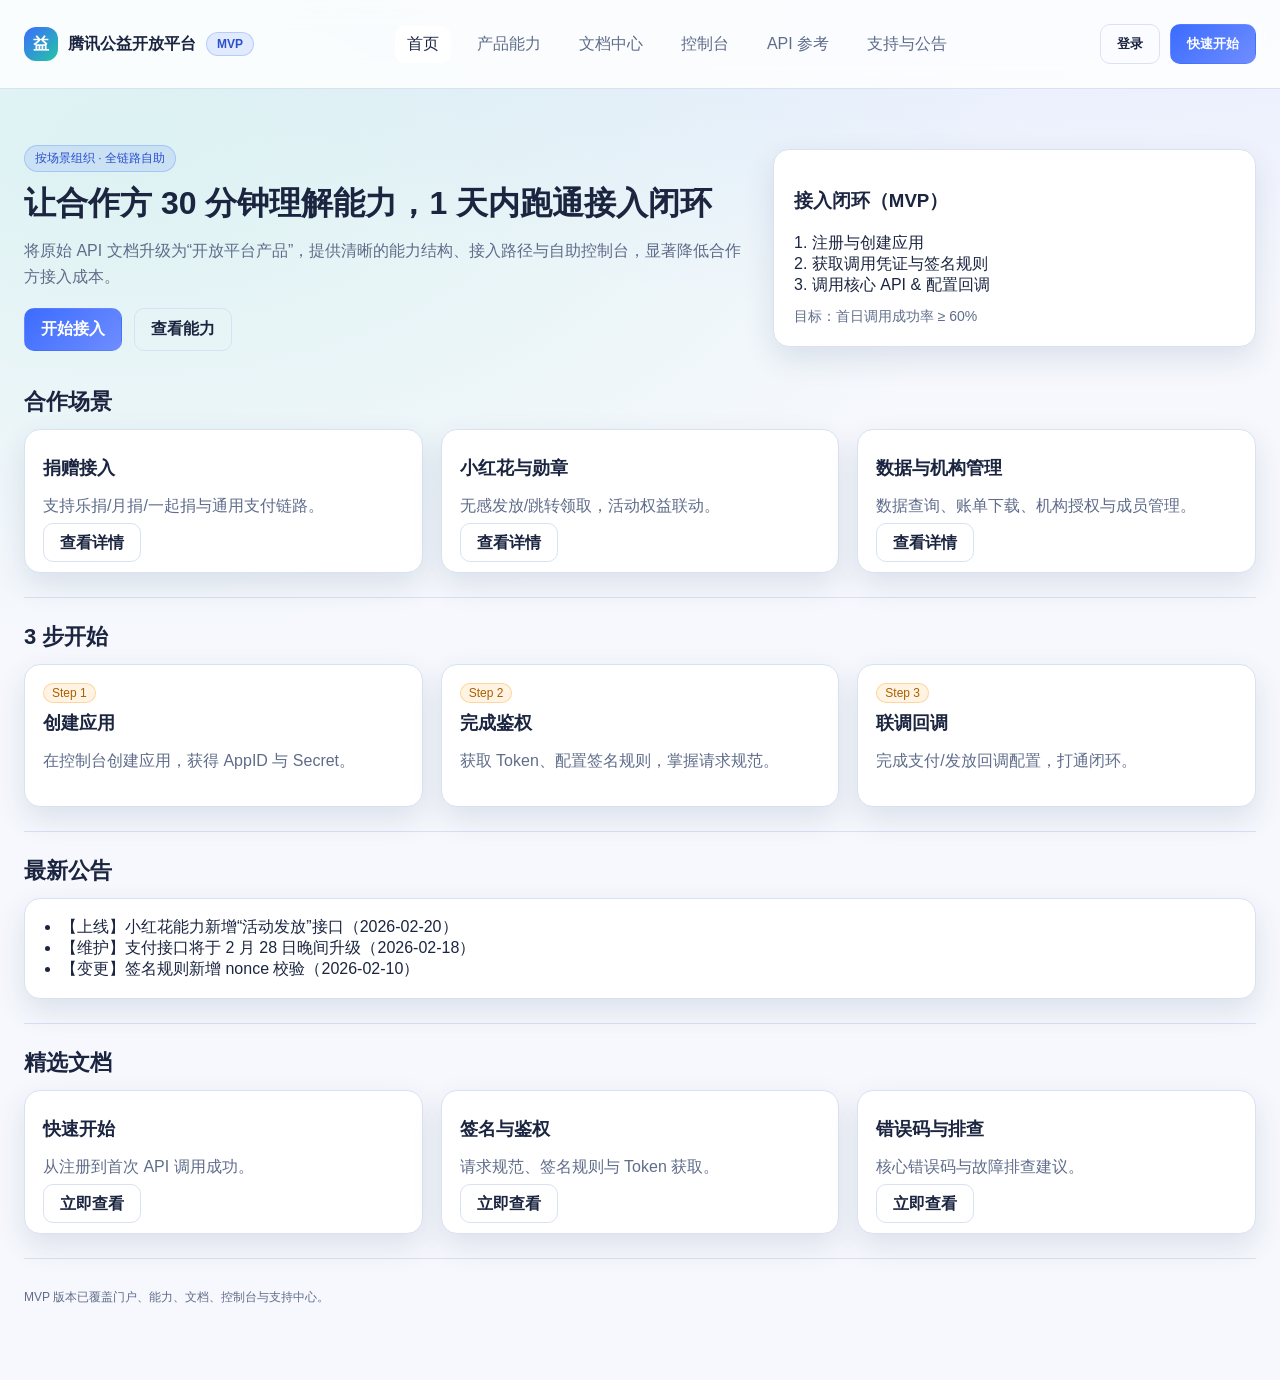
==== 生成的html/index.html @ c493babe "Add open platform demo html" ====
<!DOCTYPE html>
<html lang="zh-CN">
<head>
  <meta charset="UTF-8" />
  <meta name="viewport" content="width=device-width, initial-scale=1" />
  <title>腾讯公益开放平台 · MVP</title>
  <link rel="stylesheet" href="./open_platform.css" />
</head>
<body data-page="home">
  <header>
    <div class="container header-inner">
      <div class="logo">
        <div class="logo-badge">益</div>
        腾讯公益开放平台
        <span class="badge">MVP</span>
      </div>
      <nav class="nav">
        <a data-page="home" href="./index.html">首页</a>
        <a data-page="capabilities" href="./capabilities.html">产品能力</a>
        <a data-page="docs" href="./docs.html">文档中心</a>
        <a data-page="console" href="./console.html">控制台</a>
        <a data-page="api" href="./api.html">API 参考</a>
        <a data-page="support" href="./support.html">支持与公告</a>
      </nav>
      <div style="display:flex; gap:10px;">
        <button class="btn secondary">登录</button>
        <button class="btn">快速开始</button>
      </div>
    </div>
  </header>

  <main class="container">
    <section class="hero">
      <div>
        <span class="badge">按场景组织 · 全链路自助</span>
        <h1>让合作方 30 分钟理解能力，1 天内跑通接入闭环</h1>
        <p class="subtitle">将原始 API 文档升级为“开放平台产品”，提供清晰的能力结构、接入路径与自助控制台，显著降低合作方接入成本。</p>
        <div style="display:flex; gap:12px; margin-top:18px;">
          <a class="btn" href="./docs.html#quickstart">开始接入</a>
          <a class="btn secondary" href="./capabilities.html">查看能力</a>
        </div>
      </div>
      <div class="hero-card">
        <h3>接入闭环（MVP）</h3>
        <ol class="list">
          <li>注册与创建应用</li>
          <li>获取调用凭证与签名规则</li>
          <li>调用核心 API & 配置回调</li>
        </ol>
        <div class="kpi" style="margin-top:12px;">
          <span>目标：首日调用成功率 ≥ 60%</span>
        </div>
      </div>
    </section>

    <section class="section">
      <h2>合作场景</h2>
      <div class="grid grid-3">
        <div class="card">
          <h3>捐赠接入</h3>
          <p class="muted">支持乐捐/月捐/一起捐与通用支付链路。</p>
          <a class="btn secondary" href="./capabilities.html#donation">查看详情</a>
        </div>
        <div class="card">
          <h3>小红花与勋章</h3>
          <p class="muted">无感发放/跳转领取，活动权益联动。</p>
          <a class="btn secondary" href="./capabilities.html#badge">查看详情</a>
        </div>
        <div class="card">
          <h3>数据与机构管理</h3>
          <p class="muted">数据查询、账单下载、机构授权与成员管理。</p>
          <a class="btn secondary" href="./capabilities.html#data">查看详情</a>
        </div>
      </div>
    </section>

    <section class="section">
      <h2>3 步开始</h2>
      <div class="grid grid-3">
        <div class="card">
          <span class="tag">Step 1</span>
          <h3>创建应用</h3>
          <p class="muted">在控制台创建应用，获得 AppID 与 Secret。</p>
        </div>
        <div class="card">
          <span class="tag">Step 2</span>
          <h3>完成鉴权</h3>
          <p class="muted">获取 Token、配置签名规则，掌握请求规范。</p>
        </div>
        <div class="card">
          <span class="tag">Step 3</span>
          <h3>联调回调</h3>
          <p class="muted">完成支付/发放回调配置，打通闭环。</p>
        </div>
      </div>
    </section>

    <section class="section">
      <h2>最新公告</h2>
      <div class="card">
        <ul class="list">
          <li>【上线】小红花能力新增“活动发放”接口（2026-02-20）</li>
          <li>【维护】支付接口将于 2 月 28 日晚间升级（2026-02-18）</li>
          <li>【变更】签名规则新增 nonce 校验（2026-02-10）</li>
        </ul>
      </div>
    </section>

    <section class="section">
      <h2>精选文档</h2>
      <div class="grid grid-3">
        <div class="card">
          <h3>快速开始</h3>
          <p class="muted">从注册到首次 API 调用成功。</p>
          <a class="btn secondary" href="./docs.html#quickstart">立即查看</a>
        </div>
        <div class="card">
          <h3>签名与鉴权</h3>
          <p class="muted">请求规范、签名规则与 Token 获取。</p>
          <a class="btn secondary" href="./docs.html#auth">立即查看</a>
        </div>
        <div class="card">
          <h3>错误码与排查</h3>
          <p class="muted">核心错误码与故障排查建议。</p>
          <a class="btn secondary" href="./docs.html#errors">立即查看</a>
        </div>
      </div>
    </section>

    <footer>
      MVP 版本已覆盖门户、能力、文档、控制台与支持中心。
    </footer>
  </main>
  <script src="./open_platform.js"></script>
</body>
</html>
---- 生成的html/open_platform.css ----
:root {
  --bg: #f6f8fd;
  --panel: #ffffff;
  --panel-soft: #f1f4fb;
  --text: #1b2540;
  --muted: #5f6c8a;
  --brand: #3b6cff;
  --brand-2: #23c6a4;
  --warning: #ff9f1a;
  --border: #d9e1f2;
  --shadow: 0 12px 30px rgba(36, 56, 99, 0.12);
}
* { box-sizing: border-box; }
body {
  margin: 0;
  font-family: "Inter", "PingFang SC", "Microsoft YaHei", sans-serif;
  background: radial-gradient(1200px 600px at 80% -20%, rgba(59, 108, 255, 0.14), transparent),
              radial-gradient(900px 500px at 10% 10%, rgba(35, 198, 164, 0.12), transparent),
              var(--bg);
  color: var(--text);
}
a { color: inherit; text-decoration: none; }
.container { max-width: 1280px; margin: 0 auto; padding: 24px; }
header {
  position: sticky; top: 0; z-index: 100;
  backdrop-filter: blur(12px);
  background: rgba(255, 255, 255, 0.82);
  border-bottom: 1px solid var(--border);
}
.header-inner { display: flex; align-items: center; justify-content: space-between; gap: 16px; }
.logo { display: flex; align-items: center; gap: 10px; font-weight: 700; }
.logo-badge {
  width: 34px; height: 34px; border-radius: 12px;
  background: linear-gradient(135deg, var(--brand), var(--brand-2));
  display: grid; place-items: center; color: #ffffff; font-weight: 800;
}
.nav { display: flex; align-items: center; gap: 14px; flex-wrap: wrap; }
.nav a {
  padding: 8px 12px; border-radius: 10px; color: var(--muted);
  transition: all 0.2s ease;
}
.nav a.active, .nav a:hover { background: var(--panel); color: var(--text); }
.btn {
  padding: 10px 16px; border-radius: 10px; border: 1px solid transparent;
  background: linear-gradient(135deg, var(--brand), #6f8dff);
  color: #ffffff; font-weight: 600; cursor: pointer;
}
.btn.secondary { background: transparent; border: 1px solid var(--border); color: var(--text); }
.hero { display: grid; grid-template-columns: 1.2fr 0.8fr; gap: 24px; align-items: center; padding: 32px 0 12px; }
.hero-card { background: var(--panel); border: 1px solid var(--border); border-radius: 16px; padding: 20px; box-shadow: var(--shadow); }
.hero h1 { font-size: 32px; margin: 12px 0; line-height: 1.2; }
.subtitle { color: var(--muted); line-height: 1.6; }
.grid { display: grid; gap: 18px; }
.grid-2 { grid-template-columns: repeat(2, minmax(0, 1fr)); }
.grid-3 { grid-template-columns: repeat(3, minmax(0, 1fr)); }
.card { background: var(--panel); border: 1px solid var(--border); border-radius: 16px; padding: 18px; box-shadow: var(--shadow); }
.card h3 { margin: 8px 0 10px; font-size: 18px; }
.badge { display: inline-flex; align-items: center; gap: 6px; padding: 4px 10px; border-radius: 999px; background: rgba(59, 108, 255, 0.12); border: 1px solid rgba(59, 108, 255, 0.25); font-size: 12px; color: #2b4fcf; }
.tag { display: inline-flex; align-items: center; padding: 2px 8px; border-radius: 999px; font-size: 12px; background: rgba(255, 159, 26, 0.12); color: #a95f00; border: 1px solid rgba(255, 159, 26, 0.35); }
.section { padding: 24px 0; border-bottom: 1px solid var(--border); }
.section h2 { margin: 0 0 12px; font-size: 22px; }
.muted { color: var(--muted); }
.list { margin: 0; padding-left: 18px; }
.kpi { display: flex; align-items: center; gap: 10px; font-size: 14px; color: var(--muted); }
.table { width: 100%; border-collapse: collapse; font-size: 13px; margin-top: 10px; }
.table th, .table td { border: 1px solid var(--border); padding: 10px 12px; text-align: left; }
.table th { background: rgba(59, 108, 255, 0.08); color: #2b4fcf; }
.code { background: #f2f5fc; border: 1px solid var(--border); border-radius: 12px; padding: 12px; color: #243357; overflow-x: auto; font-size: 13px; }
.layout { display: grid; grid-template-columns: 260px 1fr; gap: 20px; }
.sidebar { background: rgba(255, 255, 255, 0.88); border: 1px solid var(--border); border-radius: 14px; padding: 14px; height: fit-content; position: sticky; top: 92px; }
.sidebar h4 { margin: 0 0 8px; font-size: 14px; color: #2b4fcf; }
.sidebar a { display: block; padding: 6px 0; color: var(--muted); font-size: 13px; }
.sidebar a:hover { color: var(--text); }
.input { background: var(--panel-soft); border: 1px solid var(--border); border-radius: 10px; padding: 10px 12px; color: var(--text); width: 100%; }
.faq-item { border: 1px solid var(--border); border-radius: 12px; margin-bottom: 12px; background: var(--panel); }
.faq-item button { width: 100%; background: transparent; border: none; color: var(--text); text-align: left; padding: 14px; font-weight: 600; cursor: pointer; }
.faq-item .answer { padding: 0 14px 14px; color: var(--muted); display: none; }
.faq-item.open .answer { display: block; }
footer { color: var(--muted); font-size: 12px; padding: 30px 0 50px; }
@media (max-width: 1100px) {
  .hero { grid-template-columns: 1fr; }
  .grid-2, .grid-3 { grid-template-columns: 1fr; }
  .layout { grid-template-columns: 1fr; }
  .sidebar { position: relative; top: 0; }
}
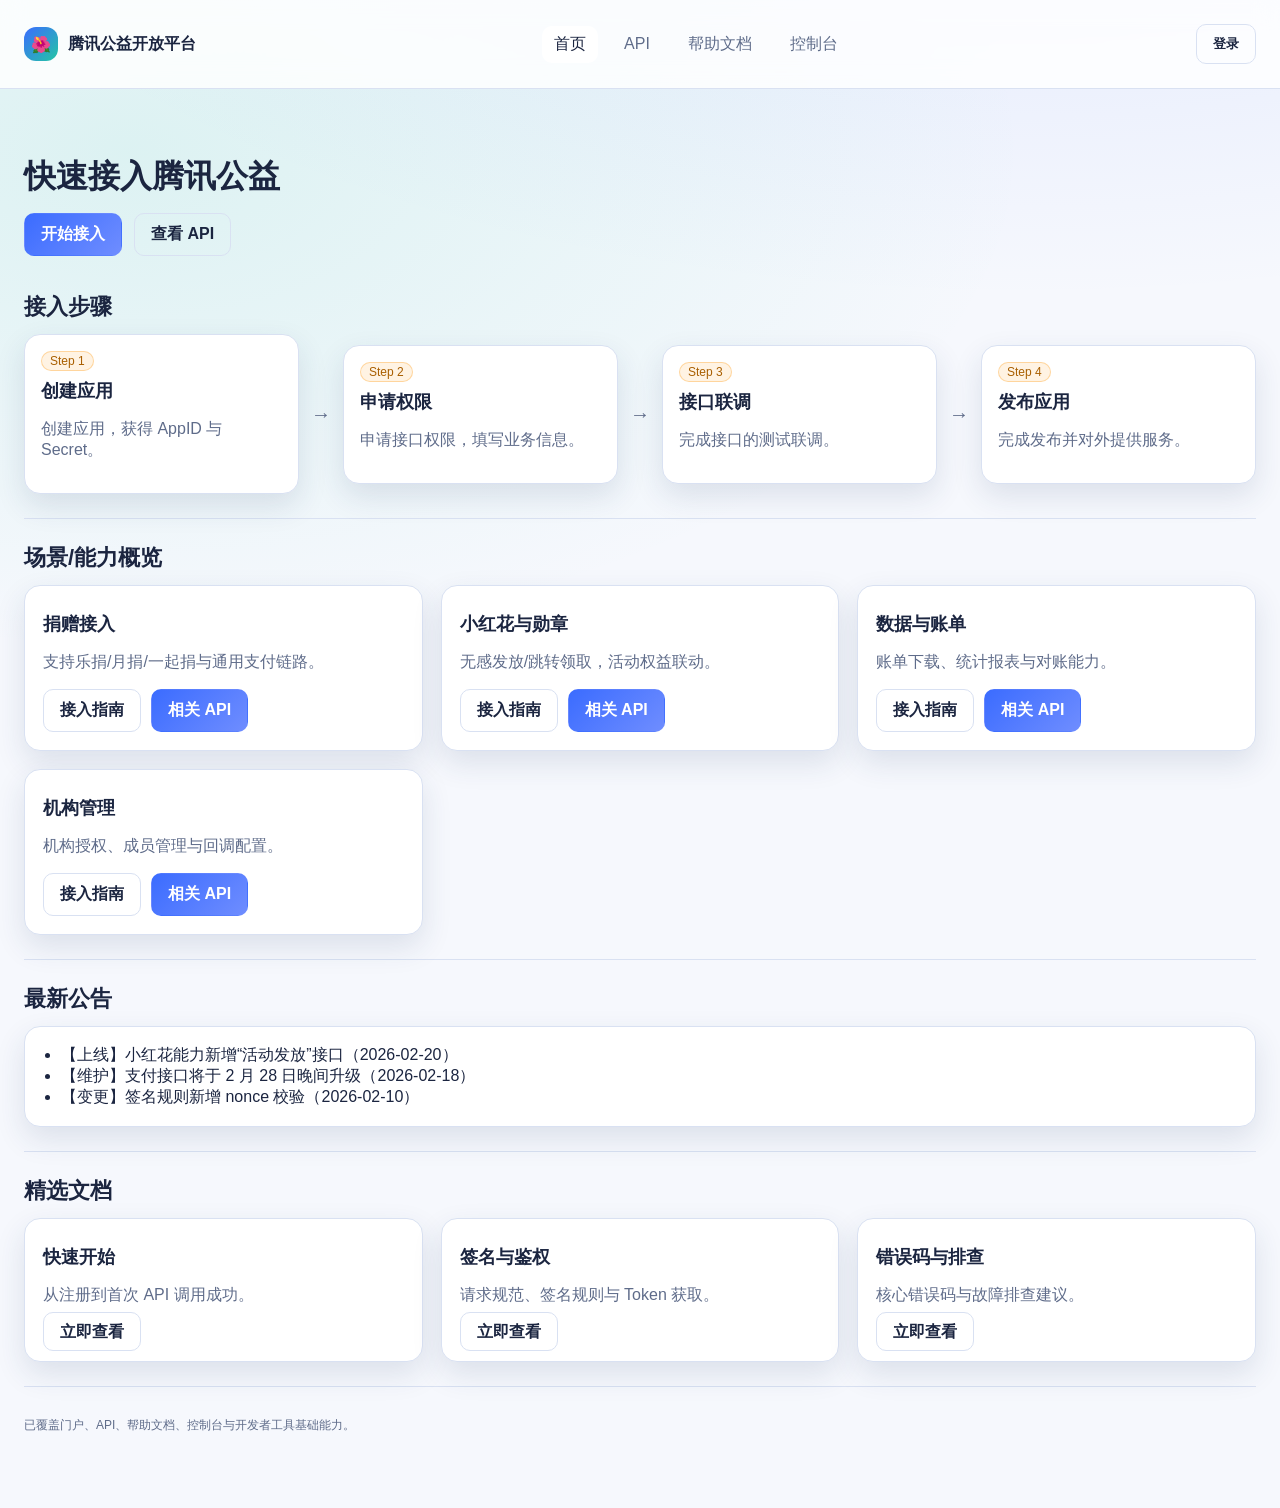
==== commit 2d71e17a: "update generated html" ====
--- a/生成的html/index.html
+++ b/生成的html/index.html
@@ -3,28 +3,30 @@
 <head>
   <meta charset="UTF-8" />
   <meta name="viewport" content="width=device-width, initial-scale=1" />
-  <title>腾讯公益开放平台 · MVP</title>
+  <title>腾讯公益开放平台 · 开放平台</title>
   <link rel="stylesheet" href="./open_platform.css" />
 </head>
 <body data-page="home">
   <header>
     <div class="container header-inner">
       <div class="logo">
-        <div class="logo-badge">益</div>
+        <div class="logo-badge">🌺</div>
         腾讯公益开放平台
-        <span class="badge">MVP</span>
       </div>
       <nav class="nav">
         <a data-page="home" href="./index.html">首页</a>
-        <a data-page="capabilities" href="./capabilities.html">产品能力</a>
-        <a data-page="docs" href="./docs.html">文档中心</a>
+        <a data-page="api" href="./api.html">API</a>
+        <a data-page="docs" href="./docs.html">帮助文档</a>
         <a data-page="console" href="./console.html">控制台</a>
-        <a data-page="api" href="./api.html">API 参考</a>
-        <a data-page="support" href="./support.html">支持与公告</a>
+        <a data-page="admin" href="./admin.html" data-admin-only>管理中心</a>
       </nav>
-      <div style="display:flex; gap:10px;">
-        <button class="btn secondary">登录</button>
-        <button class="btn">快速开始</button>
+      <div class="header-actions">
+        <div class="account">
+          <button class="btn secondary" type="button" data-account-login>登录</button>
+          <a class="avatar" href="./account.html" data-account-avatar title="账号管理">
+            <span class="avatar-circle">👤</span>
+          </a>
+        </div>
       </div>
     </div>
   </header>
@@ -32,65 +34,78 @@
   <main class="container">
     <section class="hero">
       <div>
-        <span class="badge">按场景组织 · 全链路自助</span>
-        <h1>让合作方 30 分钟理解能力，1 天内跑通接入闭环</h1>
-        <p class="subtitle">将原始 API 文档升级为“开放平台产品”，提供清晰的能力结构、接入路径与自助控制台，显著降低合作方接入成本。</p>
+        <h1>快速接入腾讯公益</h1>
         <div style="display:flex; gap:12px; margin-top:18px;">
           <a class="btn" href="./docs.html#quickstart">开始接入</a>
-          <a class="btn secondary" href="./capabilities.html">查看能力</a>
+          <a class="btn secondary" href="./api.html">查看 API</a>
         </div>
       </div>
-      <div class="hero-card">
-        <h3>接入闭环（MVP）</h3>
-        <ol class="list">
-          <li>注册与创建应用</li>
-          <li>获取调用凭证与签名规则</li>
-          <li>调用核心 API & 配置回调</li>
-        </ol>
-        <div class="kpi" style="margin-top:12px;">
-          <span>目标：首日调用成功率 ≥ 60%</span>
+
+    </section>
+
+    <section class="section">
+      <h2>接入步骤</h2>
+      <div class="step-flow">
+        <div class="step-card">
+          <span class="tag">Step 1</span>
+          <h3>创建应用</h3>
+          <p class="muted">创建应用，获得 AppID 与 Secret。</p>
+        </div>
+        <div class="step-arrow">→</div>
+        <div class="step-card">
+          <span class="tag">Step 2</span>
+          <h3>申请权限</h3>
+          <p class="muted">申请接口权限，填写业务信息。</p>
+        </div>
+        <div class="step-arrow">→</div>
+        <div class="step-card">
+          <span class="tag">Step 3</span>
+          <h3>接口联调</h3>
+          <p class="muted">完成接口的测试联调。</p>
+        </div>
+        <div class="step-arrow">→</div>
+        <div class="step-card">
+          <span class="tag">Step 4</span>
+          <h3>发布应用</h3>
+          <p class="muted">完成发布并对外提供服务。</p>
         </div>
       </div>
     </section>
 
-    <section class="section">
-      <h2>合作场景</h2>
+    <section class="section" id="capabilities">
+      <h2>场景/能力概览</h2>
       <div class="grid grid-3">
         <div class="card">
           <h3>捐赠接入</h3>
           <p class="muted">支持乐捐/月捐/一起捐与通用支付链路。</p>
-          <a class="btn secondary" href="./capabilities.html#donation">查看详情</a>
+          <div style="display:flex; gap:10px; flex-wrap:wrap;">
+            <a class="btn secondary" href="./docs.html#guide-donation">接入指南</a>
+            <a class="btn" href="./api.html#donation">相关 API</a>
+          </div>
         </div>
         <div class="card">
           <h3>小红花与勋章</h3>
           <p class="muted">无感发放/跳转领取，活动权益联动。</p>
-          <a class="btn secondary" href="./capabilities.html#badge">查看详情</a>
+          <div style="display:flex; gap:10px; flex-wrap:wrap;">
+            <a class="btn secondary" href="./docs.html#guide-badge">接入指南</a>
+            <a class="btn" href="./api.html#badge">相关 API</a>
+          </div>
         </div>
         <div class="card">
-          <h3>数据与机构管理</h3>
-          <p class="muted">数据查询、账单下载、机构授权与成员管理。</p>
-          <a class="btn secondary" href="./capabilities.html#data">查看详情</a>
-        </div>
-      </div>
-    </section>
-
-    <section class="section">
-      <h2>3 步开始</h2>
-      <div class="grid grid-3">
-        <div class="card">
-          <span class="tag">Step 1</span>
-          <h3>创建应用</h3>
-          <p class="muted">在控制台创建应用，获得 AppID 与 Secret。</p>
+          <h3>数据与账单</h3>
+          <p class="muted">账单下载、统计报表与对账能力。</p>
+          <div style="display:flex; gap:10px; flex-wrap:wrap;">
+            <a class="btn secondary" href="./docs.html#guide-data">接入指南</a>
+            <a class="btn" href="./api.html#data">相关 API</a>
+          </div>
         </div>
         <div class="card">
-          <span class="tag">Step 2</span>
-          <h3>完成鉴权</h3>
-          <p class="muted">获取 Token、配置签名规则，掌握请求规范。</p>
-        </div>
-        <div class="card">
-          <span class="tag">Step 3</span>
-          <h3>联调回调</h3>
-          <p class="muted">完成支付/发放回调配置，打通闭环。</p>
+          <h3>机构管理</h3>
+          <p class="muted">机构授权、成员管理与回调配置。</p>
+          <div style="display:flex; gap:10px; flex-wrap:wrap;">
+            <a class="btn secondary" href="./docs.html#guide-org">接入指南</a>
+            <a class="btn" href="./api.html#org">相关 API</a>
+          </div>
         </div>
       </div>
     </section>
@@ -128,7 +143,7 @@
     </section>
 
     <footer>
-      MVP 版本已覆盖门户、能力、文档、控制台与支持中心。
+      已覆盖门户、API、帮助文档、控制台与开发者工具基础能力。
     </footer>
   </main>
   <script src="./open_platform.js"></script>
--- a/生成的html/open_platform.css
+++ b/生成的html/open_platform.css
@@ -29,6 +29,10 @@
 }
 .header-inner { display: flex; align-items: center; justify-content: space-between; gap: 16px; }
 .logo { display: flex; align-items: center; gap: 10px; font-weight: 700; }
+.header-actions { display: flex; align-items: center; gap: 12px; }
+.account { display: inline-flex; align-items: center; gap: 8px; }
+.avatar { width: 36px; height: 36px; border-radius: 50%; border: 1px solid var(--border); background: var(--panel-soft); display: inline-flex; align-items: center; justify-content: center; }
+.avatar-circle { font-size: 18px; }
 .logo-badge {
   width: 34px; height: 34px; border-radius: 12px;
   background: linear-gradient(135deg, var(--brand), var(--brand-2));
@@ -53,6 +57,14 @@
 .grid { display: grid; gap: 18px; }
 .grid-2 { grid-template-columns: repeat(2, minmax(0, 1fr)); }
 .grid-3 { grid-template-columns: repeat(3, minmax(0, 1fr)); }
+.step-flow { display: flex; align-items: center; gap: 12px; flex-wrap: wrap; }
+.step-card { flex: 1 1 220px; background: var(--panel); border: 1px solid var(--border); border-radius: 16px; padding: 16px; box-shadow: var(--shadow); }
+.step-card h3 { margin: 8px 0 10px; font-size: 18px; }
+.step-arrow { font-size: 20px; color: var(--muted); text-align: center; }
+@media (max-width: 1100px) {
+  .step-flow { flex-direction: column; align-items: stretch; }
+  .step-arrow { display: none; }
+}
 .card { background: var(--panel); border: 1px solid var(--border); border-radius: 16px; padding: 18px; box-shadow: var(--shadow); }
 .card h3 { margin: 8px 0 10px; font-size: 18px; }
 .badge { display: inline-flex; align-items: center; gap: 6px; padding: 4px 10px; border-radius: 999px; background: rgba(59, 108, 255, 0.12); border: 1px solid rgba(59, 108, 255, 0.25); font-size: 12px; color: #2b4fcf; }
@@ -66,12 +78,61 @@
 .table th, .table td { border: 1px solid var(--border); padding: 10px 12px; text-align: left; }
 .table th { background: rgba(59, 108, 255, 0.08); color: #2b4fcf; }
 .code { background: #f2f5fc; border: 1px solid var(--border); border-radius: 12px; padding: 12px; color: #243357; overflow-x: auto; font-size: 13px; }
+.table-wrap { overflow-x: auto; }
+.meta-grid { display: grid; gap: 8px; grid-template-columns: repeat(auto-fit, minmax(220px, 1fr)); }
+
+.modal { position: fixed; inset: 0; display: none; align-items: center; justify-content: center; background: rgba(15, 23, 42, 0.45); z-index: 200; padding: 24px; }
+.modal.is-open { display: flex; }
+.modal-panel { width: min(720px, 96vw); background: var(--panel); border-radius: 18px; border: 1px solid var(--border); box-shadow: var(--shadow); padding: 20px; }
+.modal-header { display: flex; align-items: center; justify-content: space-between; gap: 12px; }
+.modal-body { margin-top: 14px; }
+.modal-footer { display: flex; align-items: center; justify-content: flex-end; gap: 10px; margin-top: 18px; }
+.checkbox { display: flex; gap: 10px; align-items: flex-start; font-size: 14px; color: var(--text); }
+.checkbox input { margin-top: 2px; }
+.form-grid { display: grid; gap: 14px; }
+.form-grid textarea.input { min-height: 120px; resize: vertical; }
 .layout { display: grid; grid-template-columns: 260px 1fr; gap: 20px; }
 .sidebar { background: rgba(255, 255, 255, 0.88); border: 1px solid var(--border); border-radius: 14px; padding: 14px; height: fit-content; position: sticky; top: 92px; }
 .sidebar h4 { margin: 0 0 8px; font-size: 14px; color: #2b4fcf; }
 .sidebar a { display: block; padding: 6px 0; color: var(--muted); font-size: 13px; }
 .sidebar a:hover { color: var(--text); }
+.sidebar a.active { color: var(--text); font-weight: 700; }
+.sidebar .sub-link { padding-left: 14px; font-size: 12px; }
+.sidebar .sidebar-group-title {
+  margin-top: 10px;
+  padding-top: 10px;
+  border-top: 1px dashed var(--border);
+  font-size: 12px;
+  color: #2b4fcf;
+  font-weight: 800;
+}
+
+.api-doc { display: none; }
+.api-doc.is-active { display: block; }
 .input { background: var(--panel-soft); border: 1px solid var(--border); border-radius: 10px; padding: 10px 12px; color: var(--text); width: 100%; }
+.mono { font-family: ui-monospace, SFMono-Regular, Menlo, Monaco, Consolas, "Liberation Mono", "Courier New", monospace; }
+
+.search-results { display: flex; flex-direction: column; gap: 8px; }
+.search-result-item {
+  display: flex;
+  align-items: center;
+  justify-content: space-between;
+  gap: 12px;
+  padding: 10px 12px;
+  border-radius: 12px;
+  border: 1px solid var(--border);
+  background: var(--panel-soft);
+}
+.search-result-item:hover { background: #ffffff; }
+.search-result-item .muted { font-size: 12px; }
+.search-empty {
+  padding: 10px 12px;
+  border-radius: 12px;
+  border: 1px dashed var(--border);
+  color: var(--muted);
+  background: rgba(255, 255, 255, 0.6);
+}
+
 .faq-item { border: 1px solid var(--border); border-radius: 12px; margin-bottom: 12px; background: var(--panel); }
 .faq-item button { width: 100%; background: transparent; border: none; color: var(--text); text-align: left; padding: 14px; font-weight: 600; cursor: pointer; }
 .faq-item .answer { padding: 0 14px 14px; color: var(--muted); display: none; }
